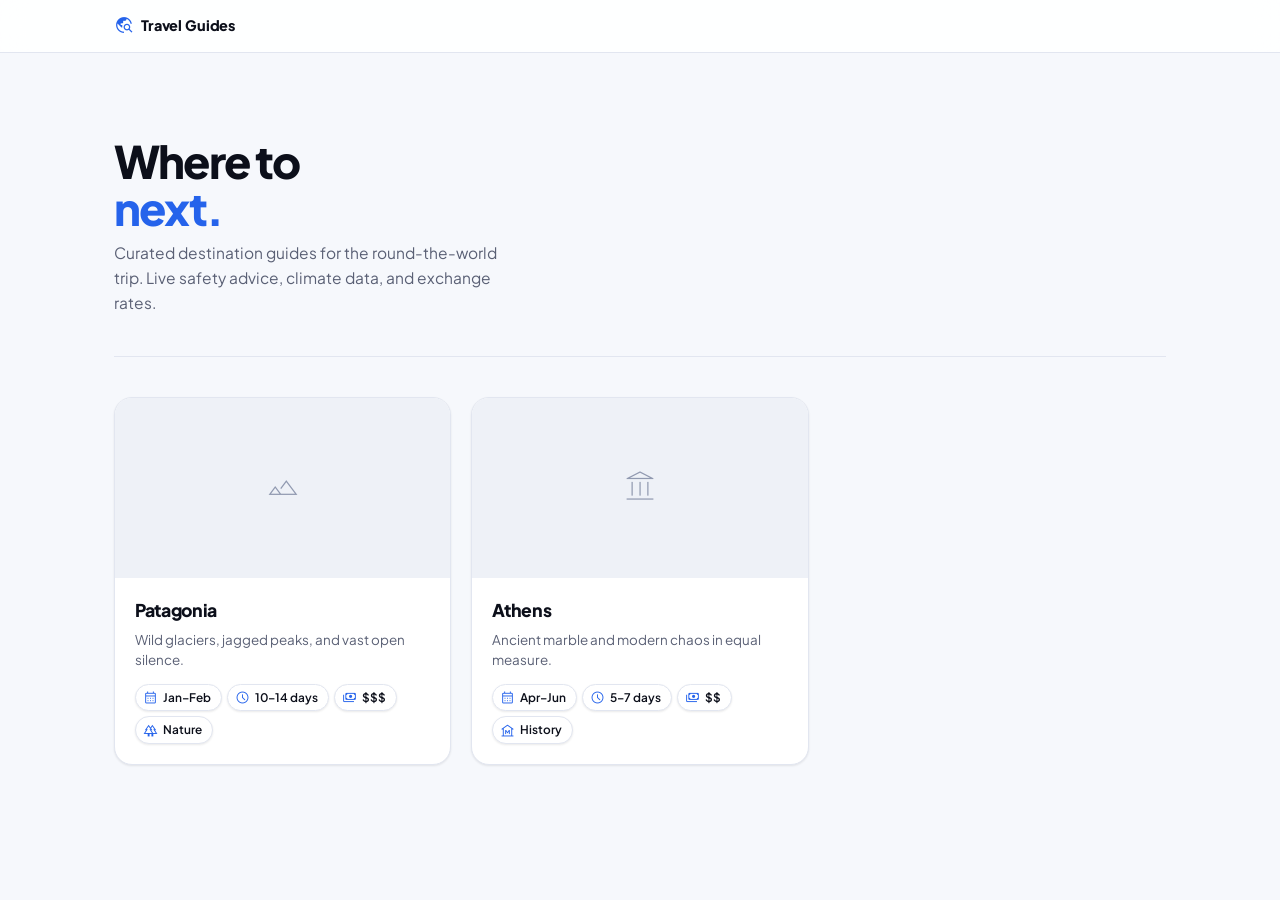
==== travel-guides/index.html @ d30354c4 "Updates to style" ====
<!DOCTYPE html>
<html lang="en">
<head>
  <meta charset="UTF-8">
  <meta name="viewport" content="width=device-width, initial-scale=1.0">
  <title>Travel Guides</title>
  <link rel="stylesheet" href="guides.css">
</head>
<body>

<header class="site-header">
  <div class="site-header-inner">
    <a class="site-logo" href="index.html">
      <span class="icon">travel_explore</span>
      Travel Guides
    </a>
  </div>
</header>

<div class="page">

  <div class="index-hero">
    <h1>Where to<br><span>next.</span></h1>
    <p>Curated destination guides for the round-the-world trip. Live safety advice, climate data, and exchange rates.</p>
  </div>

  <div class="dest-grid" id="dest-grid"></div>

</div>

<script>
/**
 * DESTINATIONS — add entries here to populate the index.
 * Each entry links to  destinations/{id}.html  and  data/{id}.json
 */
const DESTINATIONS = [
  {
    id:      'patagonia',
    title:   'Patagonia',
    tagline: 'Wild glaciers, jagged peaks, and vast open silence.',
    icon:    'landscape',
    tags:    [
      { ic: 'calendar_month', text: 'Jan–Feb'    },
      { ic: 'schedule',       text: '10–14 days' },
      { ic: 'payments',       text: '$$$'         },
      { ic: 'forest',         text: 'Nature'      },
    ],
  },
  {
    id:      'athens',
    title:   'Athens',
    tagline: 'Ancient marble and modern chaos in equal measure.',
    icon:    'account_balance',
    tags:    [
      { ic: 'calendar_month', text: 'Apr–Jun'  },
      { ic: 'schedule',       text: '5–7 days' },
      { ic: 'payments',       text: '$$'        },
      { ic: 'museum',         text: 'History'   },
    ],
  },
  // Add more destinations below — uncomment and fill in:
  // {
  //   id:      'singapore',
  //   title:   'Singapore',
  //   tagline: 'Gleaming skyline, hawker centres, and a perfect transit hub.',
  //   icon:    'location_city',
  //   tags:    [
  //     { ic: 'calendar_month', text: 'Year-round' },
  //     { ic: 'schedule',       text: '3–5 days'   },
  //     { ic: 'payments',       text: '$$$'         },
  //     { ic: 'apartment',      text: 'City'        },
  //   ],
  // },
];

function mkIcon(name, cls) {
  const s = document.createElement('span');
  s.className = 'icon' + (cls ? ' ' + cls : '');
  s.textContent = name;
  return s;
}

const grid = document.getElementById('dest-grid');

DESTINATIONS.forEach(d => {
  const card = document.createElement('a');
  card.className = 'dest-card';
  card.href = `destinations/${d.id}.html`;

  const imgWrap = document.createElement('div');
  imgWrap.className = 'dest-card-img';
  const img = document.createElement('img');
  img.src = `img/${d.id}.jpg`;
  img.alt = d.title;
  img.loading = 'lazy';
  img.onerror = () => { imgWrap.innerHTML = ''; imgWrap.append(mkIcon(d.icon || 'travel_explore')); };
  imgWrap.append(img);

  const body = document.createElement('div');
  body.className = 'dest-card-body';

  const h2 = document.createElement('h2');
  h2.textContent = d.title;

  const p = document.createElement('p');
  p.textContent = d.tagline;

  const tags = document.createElement('div');
  tags.className = 'dest-card-tags';
  d.tags.forEach(t => {
    const span = document.createElement('span');
    span.className = 'tag';
    span.append(mkIcon(t.ic, 'icon-sm'));
    span.append(document.createTextNode(t.text));
    tags.append(span);
  });

  body.append(h2, p, tags);
  card.append(imgWrap, body);
  grid.append(card);
});
</script>
</body>
</html>
---- travel-guides/guides.css ----
@import url('https://fonts.googleapis.com/css2?family=Plus+Jakarta+Sans:wght@300;400;500;600;700;800&display=swap');
@import url('https://fonts.googleapis.com/css2?family=Material+Symbols+Outlined:opsz,wght,FILL,GRAD@20..48,100..700,0..1,-50..200');

/* ─── Icon utility ────────────────────────────────────────── */
.icon {
  font-family: 'Material Symbols Outlined';
  font-style: normal;
  font-weight: normal;
  font-size: 18px;
  line-height: 1;
  letter-spacing: normal;
  text-transform: none;
  display: inline-block;
  white-space: nowrap;
  direction: ltr;
  -webkit-font-smoothing: antialiased;
  font-variation-settings: 'FILL' 0, 'wght' 300, 'GRAD' 0, 'opsz' 24;
  vertical-align: middle;
  position: relative;
  top: -1px;
}
.icon-sm  { font-size: 15px; }
.icon-lg  { font-size: 24px; }
.icon-xl  { font-size: 40px; font-variation-settings: 'FILL' 0, 'wght' 200, 'GRAD' 0, 'opsz' 48; }
.icon-fill { font-variation-settings: 'FILL' 1, 'wght' 400, 'GRAD' 0, 'opsz' 24; }

/* ─── Tokens ──────────────────────────────────────────────── */
:root {
  --font: 'Plus Jakarta Sans', system-ui, sans-serif;

  --bg:         #f6f8fc;
  --bg-card:    #ffffff;
  --bg-subtle:  #eef1f7;
  --text:       #0c0f1a;
  --text-muted: #5a6075;
  --text-light: #9099b0;
  --border:     #e2e6f0;
  --border-md:  #c8cedf;

  --accent:     #2563eb;
  --accent-dk:  #1d4ed8;
  --accent-lt:  #eff4ff;
  --accent-mid: #bfcfff;

  --good:    #dcfce7; --good-t:  #14532d;
  --ok:      #fef9c3; --ok-t:    #713f12;
  --bad:     #fee2e2; --bad-t:   #7f1d1d;

  --safe-bg:    #eff8ff; --safe-t:    #075985; --safe-bdr:    #7dd3fc;
  --caution-bg: #fffbeb; --caution-t: #78350f; --caution-bdr: #fcd34d;
  --warn-bg:    #fff7ed; --warn-t:    #7c2d12; --warn-bdr:    #fdba74;
  --danger-bg:  #fef2f2; --danger-t:  #7f1d1d; --danger-bdr:  #fca5a5;

  --radius:    8px;
  --radius-lg: 12px;
  --radius-xl: 18px;

  --shadow-sm: 0 1px 2px rgba(12,15,26,.05), 0 1px 3px rgba(12,15,26,.04);
  --shadow:    0 3px 10px rgba(12,15,26,.07), 0 1px 3px rgba(12,15,26,.05);
  --shadow-lg: 0 8px 28px rgba(12,15,26,.10), 0 2px 6px rgba(12,15,26,.06);
}

/* ─── Reset ───────────────────────────────────────────────── */
*,*::before,*::after{box-sizing:border-box;margin:0;padding:0}

body {
  font-family: var(--font);
  background: var(--bg);
  color: var(--text);
  font-size: 15px;
  line-height: 1.65;
  -webkit-font-smoothing: antialiased;
}

a{color:var(--accent);text-decoration:none}
a:hover{text-decoration:underline}

/* ─── Top nav ─────────────────────────────────────────────── */
.site-header {
  position: sticky;
  top: 0;
  z-index: 100;
  background: rgba(255,255,255,0.88);
  backdrop-filter: blur(12px);
  -webkit-backdrop-filter: blur(12px);
  border-bottom: 1px solid var(--border);
}
.site-header-inner {
  max-width: 1100px;
  margin: 0 auto;
  padding: 0 24px;
  height: 52px;
  display: flex;
  align-items: center;
  gap: 6px;
}
.site-logo {
  display: flex;
  align-items: center;
  gap: 7px;
  font-weight: 800;
  font-size: 0.9rem;
  color: var(--text);
  letter-spacing: -0.01em;
  text-decoration: none !important;
}
.site-logo:hover { color: var(--accent); }
.site-logo .icon { color: var(--accent); font-size: 20px; }
.nav-sep { color: var(--border-md); margin: 0 4px; font-size: 1.1rem; }
.nav-crumb { font-size: 0.85rem; color: var(--text-muted); }

/* ─── Page ────────────────────────────────────────────────── */
.page {
  max-width: 1100px;
  margin: 0 auto;
  padding: 32px 24px 80px;
}

/* ─── Hero ────────────────────────────────────────────────── */
.hero {
  border-radius: var(--radius-xl);
  overflow: hidden;
  height: 290px;
  background: var(--bg-subtle);
  margin-bottom: 28px;
  box-shadow: var(--shadow);
}
.hero img { width:100%;height:100%;object-fit:cover;display:block; }
.hero-placeholder {
  width:100%;height:100%;
  display:flex;align-items:center;justify-content:center;
  background: linear-gradient(135deg,#e8eef8,#d0daf0);
  color: var(--text-light);
}

/* ─── Destination header ──────────────────────────────────── */
.dest-title {
  font-size: 2.4rem;
  font-weight: 800;
  letter-spacing: -0.035em;
  line-height: 1.1;
  margin-bottom: 8px;
}
.dest-tagline {
  color: var(--text-muted);
  font-size: 0.97rem;
  margin-bottom: 20px;
  max-width: 560px;
  line-height: 1.6;
}

/* ─── Snapshot pills ──────────────────────────────────────── */
.snapshot {
  display: flex;
  flex-wrap: wrap;
  gap: 7px;
  margin-bottom: 16px;
}
.tag {
  display: inline-flex;
  align-items: center;
  gap: 5px;
  background: var(--bg-card);
  border: 1px solid var(--border);
  padding: 5px 12px 5px 8px;
  border-radius: 999px;
  font-size: 0.8rem;
  font-weight: 600;
  color: var(--text);
  box-shadow: var(--shadow-sm);
  white-space: nowrap;
}
.tag .icon { font-size: 15px; color: var(--accent); top: 0; }

/* ─── Quick facts bar ─────────────────────────────────────── */
.quick-facts {
  display: flex;
  flex-wrap: wrap;
  background: var(--bg-card);
  border: 1px solid var(--border);
  border-radius: var(--radius-lg);
  overflow: hidden;
  box-shadow: var(--shadow-sm);
  margin-bottom: 32px;
}
.qf-item {
  display: flex;
  align-items: center;
  gap: 10px;
  padding: 13px 18px;
  flex: 1 1 auto;
  border-right: 1px solid var(--border);
  min-width: 0;
}
.qf-item:last-child { border-right: none; }
.qf-icon { color: var(--accent); flex-shrink: 0; }
.qf-icon .icon { font-size: 18px; }
.qf-label {
  font-size: 0.7rem;
  font-weight: 700;
  text-transform: uppercase;
  letter-spacing: 0.07em;
  color: var(--text-light);
  display: block;
  line-height: 1;
  margin-bottom: 2px;
}
.qf-value {
  font-size: 0.84rem;
  font-weight: 500;
  color: var(--text);
  display: block;
  line-height: 1.3;
}
@media(max-width:600px){
  .qf-item{border-right:none;border-bottom:1px solid var(--border)}
  .qf-item:last-child{border-bottom:none}
}

/* ─── Two-column grid ─────────────────────────────────────── */
.grid {
  display: grid;
  grid-template-columns: 1fr 292px;
  gap: 28px;
  align-items: start;
}
@media(max-width:800px){
  .grid{grid-template-columns:1fr}
  .sidebar{order:-1}
  .dest-title{font-size:1.9rem}
}

/* ─── Sections ────────────────────────────────────────────── */
.section { margin-bottom: 24px; }
.section-title {
  display: flex;
  align-items: center;
  gap: 7px;
  font-size: 0.7rem;
  font-weight: 800;
  letter-spacing: 0.1em;
  text-transform: uppercase;
  color: var(--text-light);
  margin-bottom: 9px;
}
.section-title .icon { font-size: 15px; color: var(--accent); top: 0; }

/* Card-list */
.list {
  list-style: none;
  background: var(--bg-card);
  border: 1px solid var(--border);
  border-radius: var(--radius-lg);
  overflow: hidden;
  box-shadow: var(--shadow-sm);
}
.list li {
  display: flex;
  align-items: flex-start;
  gap: 10px;
  padding: 11px 15px;
  border-bottom: 1px solid var(--border);
  font-size: 0.88rem;
  color: var(--text);
  line-height: 1.5;
}
.list li:last-child { border-bottom: none; }
.list li::before {
  content: '';
  width: 5px;
  height: 5px;
  border-radius: 50%;
  background: var(--accent-mid);
  flex-shrink: 0;
  margin-top: 7px;
}

/* ─── Seasonality ─────────────────────────────────────────── */
.months-wrap {
  background: var(--bg-card);
  border: 1px solid var(--border);
  border-radius: var(--radius-lg);
  padding: 16px;
  box-shadow: var(--shadow-sm);
}
.months {
  display: grid;
  grid-template-columns: repeat(12,1fr);
  gap: 4px;
}
.months span {
  text-align: center;
  padding: 8px 2px 6px;
  border-radius: 6px;
  font-size: 0.68rem;
  font-weight: 700;
  letter-spacing: 0.01em;
}
.months .good { background:var(--good); color:var(--good-t); }
.months .ok   { background:var(--ok);   color:var(--ok-t);   }
.months .bad  { background:var(--bad);  color:var(--bad-t);  }

.season-legend {
  display: flex;
  gap: 14px;
  margin-top: 10px;
  flex-wrap: wrap;
}
.season-legend span {
  display: flex;
  align-items: center;
  gap: 5px;
  font-size: 0.75rem;
  color: var(--text-muted);
}
.s-dot {
  width: 8px;
  height: 8px;
  border-radius: 50%;
  flex-shrink: 0;
}
.season-note {
  margin-top: 10px;
  font-size: 0.82rem;
  color: var(--text-muted);
  border-top: 1px solid var(--border);
  padding-top: 10px;
  line-height: 1.5;
}

/* ─── Sidebar ─────────────────────────────────────────────── */
.sidebar { display:flex; flex-direction:column; gap:12px; }

.panel {
  background: var(--bg-card);
  border: 1px solid var(--border);
  border-radius: var(--radius-lg);
  padding: 15px 16px;
  box-shadow: var(--shadow-sm);
}
.panel-title {
  display: flex;
  align-items: center;
  gap: 6px;
  font-size: 0.7rem;
  font-weight: 800;
  letter-spacing: 0.08em;
  text-transform: uppercase;
  color: var(--text-light);
  margin-bottom: 9px;
}
.panel-title .icon { font-size: 15px; color: var(--accent); top: 0; }

.panel .badge { font-weight: 700; font-size: 0.88rem; margin-bottom: 3px; }
.panel p { font-size: 0.82rem; color: var(--text-muted); line-height: 1.5; margin-top: 3px; }
.panel a {
  font-size: 0.79rem;
  font-weight: 600;
  display: inline-flex;
  align-items: center;
  gap: 3px;
  margin-top: 8px;
}
.panel a .icon { font-size: 13px; }

.panel.safe    { background:var(--safe-bg);    border-color:var(--safe-bdr);    }
.panel.caution { background:var(--caution-bg); border-color:var(--caution-bdr); }
.panel.warn    { background:var(--warn-bg);    border-color:var(--warn-bdr);    }
.panel.danger  { background:var(--danger-bg);  border-color:var(--danger-bdr);  }
.panel.safe    .badge { color:var(--safe-t);    }
.panel.caution .badge { color:var(--caution-t); }
.panel.warn    .badge { color:var(--warn-t);    }
.panel.danger  .badge { color:var(--danger-t);  }

/* Shimmer */
.shimmer {
  background: linear-gradient(90deg,var(--bg-subtle) 25%,var(--border) 50%,var(--bg-subtle) 75%);
  background-size: 200% 100%;
  animation: shimmer 1.5s infinite;
  border-radius: 4px;
}
@keyframes shimmer{0%{background-position:200% 0}100%{background-position:-200% 0}}

/* ─── Weather ─────────────────────────────────────────────── */
.weather-grid {
  display: grid;
  grid-template-columns: repeat(4,1fr);
  gap: 5px;
  margin-top: 4px;
}
.weather-month {
  text-align: center;
  background: var(--bg-subtle);
  border-radius: 7px;
  padding: 9px 4px;
}
.wm-name { font-size:0.66rem; color:var(--text-light); font-weight:800; text-transform:uppercase; letter-spacing:0.05em; }
.wm-hi   { font-size:1.05rem; font-weight:800; color:var(--text); margin-top:4px; letter-spacing:-0.02em; }
.wm-lo   { font-size:0.71rem; color:var(--text-muted); }
.wm-rain { font-size:0.68rem; color:var(--accent); margin-top:3px; display:flex; align-items:center; justify-content:center; gap:2px; }
.wm-rain .icon { font-size:11px; top:0; }

/* ─── Exchange rate ───────────────────────────────────────── */
.rate-display { font-size:1.5rem; font-weight:800; letter-spacing:-0.03em; color:var(--text); margin:4px 0 1px; }
.rate-sub { font-size:0.74rem; color:var(--text-muted); }

/* ─── Itinerary ───────────────────────────────────────────── */
.itinerary-list {
  list-style: none;
  background: var(--bg-card);
  border: 1px solid var(--border);
  border-radius: var(--radius-lg);
  overflow: hidden;
  box-shadow: var(--shadow-sm);
}
.itinerary-list li {
  display: flex;
  align-items: stretch;
  border-bottom: 1px solid var(--border);
  font-size: 0.87rem;
}
.itinerary-list li:last-child { border-bottom: none; }
.day-num {
  min-width: 52px;
  padding: 10px 10px;
  font-weight: 800;
  font-size: 0.68rem;
  color: var(--accent);
  letter-spacing: 0.04em;
  text-transform: uppercase;
  background: var(--accent-lt);
  border-right: 1px solid var(--border);
  flex-shrink: 0;
  display: flex;
  align-items: center;
  justify-content: center;
}
.day-label {
  padding: 10px 14px;
  color: var(--text);
  line-height: 1.45;
  display: flex;
  align-items: center;
}

/* ─── Verdict ─────────────────────────────────────────────── */
.verdict {
  margin-top: 36px;
  background: var(--bg-card);
  border: 1px solid var(--border);
  border-radius: var(--radius-xl);
  padding: 28px 30px;
  box-shadow: var(--shadow);
  position: relative;
  overflow: hidden;
}
.verdict::before {
  content: '';
  position: absolute;
  inset: 0 auto 0 0;
  width: 4px;
  background: var(--accent);
}
.verdict-label {
  display: flex;
  align-items: center;
  gap: 6px;
  font-size: 0.7rem;
  font-weight: 800;
  letter-spacing: 0.1em;
  text-transform: uppercase;
  color: var(--accent);
  margin-bottom: 10px;
}
.verdict-label .icon { font-size: 14px; top: 0; }
.verdict p { font-size: 0.97rem; line-height: 1.7; color: var(--text); }

/* ─── Index page ──────────────────────────────────────────── */
.index-hero {
  padding: 52px 0 40px;
  border-bottom: 1px solid var(--border);
  margin-bottom: 40px;
}
.index-hero h1 {
  font-size: 2.8rem;
  font-weight: 800;
  letter-spacing: -0.04em;
  line-height: 1.05;
  margin-bottom: 10px;
}
.index-hero h1 span { color: var(--accent); }
.index-hero p { color:var(--text-muted); font-size:0.97rem; max-width:400px; line-height:1.6; }

.dest-grid {
  display: grid;
  grid-template-columns: repeat(auto-fill, minmax(300px, 1fr));
  gap: 20px;
}
.dest-card {
  background: var(--bg-card);
  border: 1px solid var(--border);
  border-radius: var(--radius-xl);
  overflow: hidden;
  box-shadow: var(--shadow-sm);
  transition: transform 0.18s ease, box-shadow 0.18s ease;
  text-decoration: none;
  color: inherit;
  display: block;
}
.dest-card:hover { transform:translateY(-4px); box-shadow:var(--shadow-lg); text-decoration:none; }
.dest-card-img {
  height: 180px;
  background: var(--bg-subtle);
  overflow: hidden;
  display: flex;
  align-items: center;
  justify-content: center;
}
.dest-card-img img { width:100%;height:100%;object-fit:cover;display:block;transition:transform 0.3s ease; }
.dest-card:hover .dest-card-img img { transform:scale(1.04); }
.dest-card-img .icon {
  font-size:38px;
  color:var(--text-light);
  font-variation-settings:'FILL' 0,'wght' 200,'GRAD' 0,'opsz' 48;
}
.dest-card-body { padding:18px 20px 20px; }
.dest-card-body h2 {
  font-size:1.1rem; font-weight:800; letter-spacing:-0.02em; margin-bottom:5px;
}
.dest-card-body p { font-size:0.84rem; color:var(--text-muted); line-height:1.5; margin-bottom:14px; }
.dest-card-tags { display:flex; gap:5px; flex-wrap:wrap; }
.dest-card-tags .tag { font-size:0.74rem; padding:3px 10px 3px 7px; }

/* ─── Error states ────────────────────────────────────────── */
.error-state { text-align:center; padding:80px 20px; color:var(--text-muted); }
.error-state .icon { font-size:40px; color:var(--border-md); display:block; margin:0 auto 16px; }
.error-state h2 { font-size:1.2rem; font-weight:700; margin-bottom:6px; color:var(--text); }
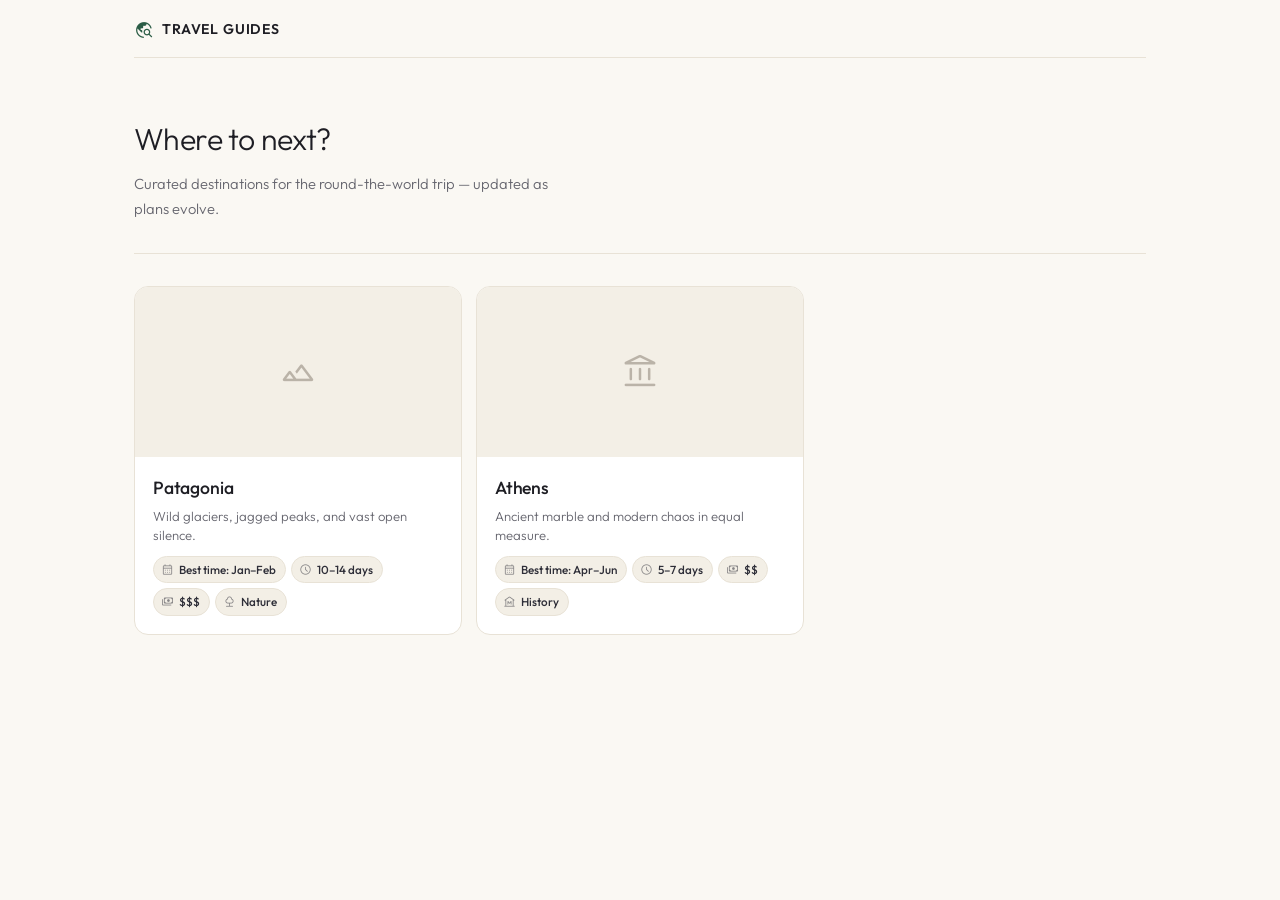
==== commit e87d52ac: "Trying to get this to work" ====
--- a/travel-guides/index.html
+++ b/travel-guides/index.html
@@ -8,20 +8,18 @@
 </head>
 <body>
 
-<header class="site-header">
-  <div class="site-header-inner">
+<div class="page">
+
+  <header class="site-header">
     <a class="site-logo" href="index.html">
       <span class="icon">travel_explore</span>
       Travel Guides
     </a>
-  </div>
-</header>
+  </header>
 
-<div class="page">
-
-  <div class="index-hero">
-    <h1>Where to<br><span>next.</span></h1>
-    <p>Curated destination guides for the round-the-world trip. Live safety advice, climate data, and exchange rates.</p>
+  <div class="index-intro">
+    <h1>Where to next?</h1>
+    <p>Curated destinations for the round-the-world trip — updated as plans evolve.</p>
   </div>
 
   <div class="dest-grid" id="dest-grid"></div>
@@ -30,8 +28,8 @@
 
 <script>
 /**
- * DESTINATIONS — add entries here to populate the index.
- * Each entry links to  destinations/{id}.html  and  data/{id}.json
+ * Add destinations here.
+ * Each entry maps to:  destinations/{id}.html  +  data/{id}.json  +  img/{id}.jpg
  */
 const DESTINATIONS = [
   {
@@ -39,43 +37,28 @@
     title:   'Patagonia',
     tagline: 'Wild glaciers, jagged peaks, and vast open silence.',
     icon:    'landscape',
-    tags:    [
-      { ic: 'calendar_month', text: 'Jan–Feb'    },
-      { ic: 'schedule',       text: '10–14 days' },
-      { ic: 'payments',       text: '$$$'         },
-      { ic: 'forest',         text: 'Nature'      },
-    ],
+    tags:    ['calendar_month Best time: Jan–Feb', 'schedule 10–14 days', 'payments $$$', 'nature Nature'],
   },
   {
     id:      'athens',
     title:   'Athens',
     tagline: 'Ancient marble and modern chaos in equal measure.',
     icon:    'account_balance',
-    tags:    [
-      { ic: 'calendar_month', text: 'Apr–Jun'  },
-      { ic: 'schedule',       text: '5–7 days' },
-      { ic: 'payments',       text: '$$'        },
-      { ic: 'museum',         text: 'History'   },
-    ],
+    tags:    ['calendar_month Best time: Apr–Jun', 'schedule 5–7 days', 'payments $$', 'museum History'],
   },
-  // Add more destinations below — uncomment and fill in:
+  // ── Add more destinations here ──────────────────────────────
   // {
   //   id:      'singapore',
   //   title:   'Singapore',
   //   tagline: 'Gleaming skyline, hawker centres, and a perfect transit hub.',
   //   icon:    'location_city',
-  //   tags:    [
-  //     { ic: 'calendar_month', text: 'Year-round' },
-  //     { ic: 'schedule',       text: '3–5 days'   },
-  //     { ic: 'payments',       text: '$$$'         },
-  //     { ic: 'apartment',      text: 'City'        },
-  //   ],
+  //   tags:    ['calendar_month Year-round', 'schedule 3–5 days', 'payments $$$', 'city City'],
   // },
 ];
 
-function mkIcon(name, cls) {
+function icon(name) {
   const s = document.createElement('span');
-  s.className = 'icon' + (cls ? ' ' + cls : '');
+  s.className = 'icon';
   s.textContent = name;
   return s;
 }
@@ -87,15 +70,21 @@
   card.className = 'dest-card';
   card.href = `destinations/${d.id}.html`;
 
+  // Image with icon fallback
   const imgWrap = document.createElement('div');
   imgWrap.className = 'dest-card-img';
   const img = document.createElement('img');
   img.src = `img/${d.id}.jpg`;
   img.alt = d.title;
-  img.loading = 'lazy';
-  img.onerror = () => { imgWrap.innerHTML = ''; imgWrap.append(mkIcon(d.icon || 'travel_explore')); };
+  img.onerror = () => {
+    imgWrap.innerHTML = '';
+    const ic = icon(d.icon || 'travel_explore');
+    ic.classList.add('icon-xl');
+    imgWrap.append(ic);
+  };
   imgWrap.append(img);
 
+  // Body
   const body = document.createElement('div');
   body.className = 'dest-card-body';
 
@@ -108,10 +97,10 @@
   const tags = document.createElement('div');
   tags.className = 'dest-card-tags';
   d.tags.forEach(t => {
+    const [iconName, ...rest] = t.split(' ');
     const span = document.createElement('span');
     span.className = 'tag';
-    span.append(mkIcon(t.ic, 'icon-sm'));
-    span.append(document.createTextNode(t.text));
+    span.append(icon(iconName), document.createTextNode(rest.join(' ')));
     tags.append(span);
   });
 
@@ -120,5 +109,6 @@
   grid.append(card);
 });
 </script>
+
 </body>
 </html>
--- a/travel-guides/guides.css
+++ b/travel-guides/guides.css
@@ -1,11 +1,62 @@
-@import url('https://fonts.googleapis.com/css2?family=Plus+Jakarta+Sans:wght@300;400;500;600;700;800&display=swap');
-@import url('https://fonts.googleapis.com/css2?family=Material+Symbols+Outlined:opsz,wght,FILL,GRAD@20..48,100..700,0..1,-50..200');
-
-/* ─── Icon utility ────────────────────────────────────────── */
+/* ═══════════════════════════════════════════════════════════════
+   Travel Guides — guides.css
+   Outfit throughout. Warm sand base. Cohesive editorial feel.
+═══════════════════════════════════════════════════════════════ */
+
+@import url('https://fonts.googleapis.com/css2?family=Outfit:wght@300;400;500;600&display=swap');
+@import url('https://fonts.googleapis.com/css2?family=Material+Symbols+Rounded:opsz,wght,FILL,GRAD@20..48,100..700,0..1,-50..200');
+
+/* ─── Design tokens ─────────────────────────────────────────── */
+:root {
+  --font: 'Outfit', system-ui, sans-serif;
+
+  --sand-50:  #faf8f3;
+  --sand-100: #f3efe6;
+  --sand-200: #e8e2d6;
+  --sand-300: #d4ccc0;
+  --sand-400: #a89f94;
+  --sand-500: #7a7268;
+
+  --slate-800: #1e1e24;
+  --slate-700: #2e2e38;
+  --slate-600: #44444e;
+  --slate-500: #65656e;
+  --slate-400: #9494a0;
+  --slate-300: #c4c4ce;
+
+  --accent:     #2a5c45;
+  --accent-mid: #3d7a5e;
+  --accent-lt:  #eaf3ed;
+
+  --bg:      var(--sand-50);
+  --bg-card: #ffffff;
+  --bg-tint: var(--sand-100);
+  --border:  var(--sand-200);
+  --text:    var(--slate-800);
+  --muted:   var(--slate-500);
+  --faint:   var(--slate-400);
+
+  --safe-bg: #e8f4ed;   --safe-border: #a8d5b8;   --safe-text: #1a4a2a;
+  --ok-bg:   #fef8e7;   --ok-border:   #f0d080;   --ok-text:   #5a3e00;
+  --warn-bg: #fff1e6;   --warn-border: #f5b880;   --warn-text: #6b2d00;
+  --risk-bg: #fdeeed;   --risk-border: #e8a0a0;   --risk-text: #6b1010;
+
+  --r:    8px;
+  --r-lg: 14px;
+  --page: 1060px;
+}
+
+/* ─── Reset ─────────────────────────────────────────────────── */
+*, *::before, *::after { box-sizing: border-box; margin: 0; padding: 0; }
+a { color: var(--accent); text-decoration: none; }
+a:hover { text-decoration: underline; }
+img { display: block; }
+
+/* ─── Material Symbols ──────────────────────────────────────── */
 .icon {
-  font-family: 'Material Symbols Outlined';
+  font-family: 'Material Symbols Rounded';
+  font-weight: 300;
   font-style: normal;
-  font-weight: normal;
   font-size: 18px;
   line-height: 1;
   letter-spacing: normal;
@@ -16,53 +67,14 @@
   -webkit-font-smoothing: antialiased;
   font-variation-settings: 'FILL' 0, 'wght' 300, 'GRAD' 0, 'opsz' 24;
   vertical-align: middle;
-  position: relative;
-  top: -1px;
-}
-.icon-sm  { font-size: 15px; }
-.icon-lg  { font-size: 24px; }
-.icon-xl  { font-size: 40px; font-variation-settings: 'FILL' 0, 'wght' 200, 'GRAD' 0, 'opsz' 48; }
-.icon-fill { font-variation-settings: 'FILL' 1, 'wght' 400, 'GRAD' 0, 'opsz' 24; }
-
-/* ─── Tokens ──────────────────────────────────────────────── */
-:root {
-  --font: 'Plus Jakarta Sans', system-ui, sans-serif;
-
-  --bg:         #f6f8fc;
-  --bg-card:    #ffffff;
-  --bg-subtle:  #eef1f7;
-  --text:       #0c0f1a;
-  --text-muted: #5a6075;
-  --text-light: #9099b0;
-  --border:     #e2e6f0;
-  --border-md:  #c8cedf;
-
-  --accent:     #2563eb;
-  --accent-dk:  #1d4ed8;
-  --accent-lt:  #eff4ff;
-  --accent-mid: #bfcfff;
-
-  --good:    #dcfce7; --good-t:  #14532d;
-  --ok:      #fef9c3; --ok-t:    #713f12;
-  --bad:     #fee2e2; --bad-t:   #7f1d1d;
-
-  --safe-bg:    #eff8ff; --safe-t:    #075985; --safe-bdr:    #7dd3fc;
-  --caution-bg: #fffbeb; --caution-t: #78350f; --caution-bdr: #fcd34d;
-  --warn-bg:    #fff7ed; --warn-t:    #7c2d12; --warn-bdr:    #fdba74;
-  --danger-bg:  #fef2f2; --danger-t:  #7f1d1d; --danger-bdr:  #fca5a5;
-
-  --radius:    8px;
-  --radius-lg: 12px;
-  --radius-xl: 18px;
-
-  --shadow-sm: 0 1px 2px rgba(12,15,26,.05), 0 1px 3px rgba(12,15,26,.04);
-  --shadow:    0 3px 10px rgba(12,15,26,.07), 0 1px 3px rgba(12,15,26,.05);
-  --shadow-lg: 0 8px 28px rgba(12,15,26,.10), 0 2px 6px rgba(12,15,26,.06);
-}
-
-/* ─── Reset ───────────────────────────────────────────────── */
-*,*::before,*::after{box-sizing:border-box;margin:0;padding:0}
-
+  color: currentColor;
+  opacity: 0.75;
+}
+.icon-sm { font-size: 15px; }
+.icon-lg { font-size: 22px; }
+.icon-xl { font-size: 40px; }
+
+/* ─── Body & page ───────────────────────────────────────────── */
 body {
   font-family: var(--font);
   background: var(--bg);
@@ -70,468 +82,428 @@
   font-size: 15px;
   line-height: 1.65;
   -webkit-font-smoothing: antialiased;
-}
-
-a{color:var(--accent);text-decoration:none}
-a:hover{text-decoration:underline}
-
-/* ─── Top nav ─────────────────────────────────────────────── */
+  min-height: 100vh;
+}
+
+.page {
+  max-width: var(--page);
+  margin: 0 auto;
+  padding: 0 24px 72px;
+}
+
+/* ─── Site header ────────────────────────────────────────────── */
 .site-header {
-  position: sticky;
-  top: 0;
-  z-index: 100;
-  background: rgba(255,255,255,0.88);
-  backdrop-filter: blur(12px);
-  -webkit-backdrop-filter: blur(12px);
+  display: flex;
+  align-items: center;
+  justify-content: space-between;
+  padding: 18px 0 16px;
   border-bottom: 1px solid var(--border);
-}
-.site-header-inner {
-  max-width: 1100px;
-  margin: 0 auto;
-  padding: 0 24px;
-  height: 52px;
-  display: flex;
-  align-items: center;
-  gap: 6px;
-}
+  margin-bottom: 32px;
+}
+
 .site-logo {
   display: flex;
   align-items: center;
-  gap: 7px;
-  font-weight: 800;
-  font-size: 0.9rem;
-  color: var(--text);
-  letter-spacing: -0.01em;
-  text-decoration: none !important;
-}
-.site-logo:hover { color: var(--accent); }
-.site-logo .icon { color: var(--accent); font-size: 20px; }
-.nav-sep { color: var(--border-md); margin: 0 4px; font-size: 1.1rem; }
-.nav-crumb { font-size: 0.85rem; color: var(--text-muted); }
-
-/* ─── Page ────────────────────────────────────────────────── */
-.page {
-  max-width: 1100px;
-  margin: 0 auto;
-  padding: 32px 24px 80px;
-}
-
-/* ─── Hero ────────────────────────────────────────────────── */
+  gap: 8px;
+  font-size: 0.88rem;
+  font-weight: 600;
+  letter-spacing: 0.06em;
+  color: var(--text);
+  text-transform: uppercase;
+  text-decoration: none;
+}
+.site-logo .icon { opacity: 1; color: var(--accent); font-size: 20px; }
+.site-logo:hover { text-decoration: none; }
+
+.site-breadcrumb {
+  font-size: 0.82rem;
+  color: var(--muted);
+}
+.site-breadcrumb a { color: var(--muted); }
+.site-breadcrumb a:hover { color: var(--accent); text-decoration: none; }
+.site-breadcrumb .sep { margin: 0 6px; opacity: 0.4; }
+
+/* ─── Hero ──────────────────────────────────────────────────── */
 .hero {
-  border-radius: var(--radius-xl);
+  width: 100%;
+  height: 300px;
+  border-radius: var(--r-lg);
   overflow: hidden;
-  height: 290px;
-  background: var(--bg-subtle);
-  margin-bottom: 28px;
-  box-shadow: var(--shadow);
-}
-.hero img { width:100%;height:100%;object-fit:cover;display:block; }
+  background: var(--bg-tint);
+  margin-bottom: 24px;
+}
+.hero img { width: 100%; height: 100%; object-fit: cover; }
 .hero-placeholder {
-  width:100%;height:100%;
-  display:flex;align-items:center;justify-content:center;
-  background: linear-gradient(135deg,#e8eef8,#d0daf0);
-  color: var(--text-light);
-}
-
-/* ─── Destination header ──────────────────────────────────── */
+  width: 100%; height: 100%;
+  display: flex; align-items: center; justify-content: center;
+  color: var(--sand-400);
+}
+
+/* ─── Destination header ─────────────────────────────────────── */
 .dest-title {
   font-size: 2.4rem;
-  font-weight: 800;
-  letter-spacing: -0.035em;
+  font-weight: 300;
+  letter-spacing: -0.02em;
   line-height: 1.1;
   margin-bottom: 8px;
+  color: var(--text);
 }
 .dest-tagline {
-  color: var(--text-muted);
-  font-size: 0.97rem;
+  font-size: 1rem;
+  font-weight: 300;
+  color: var(--muted);
+  max-width: 580px;
   margin-bottom: 20px;
-  max-width: 560px;
-  line-height: 1.6;
-}
-
-/* ─── Snapshot pills ──────────────────────────────────────── */
+}
+
+/* ─── Snapshot pills ─────────────────────────────────────────── */
 .snapshot {
   display: flex;
   flex-wrap: wrap;
-  gap: 7px;
-  margin-bottom: 16px;
+  gap: 6px;
+  margin-bottom: 20px;
 }
 .tag {
   display: inline-flex;
   align-items: center;
   gap: 5px;
+  background: var(--bg-tint);
+  border: 1px solid var(--border);
+  border-radius: 999px;
+  padding: 4px 12px 4px 8px;
+  font-size: 0.79rem;
+  font-weight: 500;
+  color: var(--slate-700);
+  white-space: nowrap;
+}
+.tag .icon { font-size: 13px; opacity: 0.55; }
+
+/* ─── Quick facts strip ─────────────────────────────────────── */
+.quick-facts {
+  display: flex;
+  flex-wrap: wrap;
+  border-top: 1px solid var(--border);
+  border-bottom: 1px solid var(--border);
+  margin-bottom: 36px;
+}
+.qf-item {
+  display: flex;
+  align-items: center;
+  gap: 10px;
+  padding: 13px 28px 13px 0;
+  margin-right: 28px;
+}
+.qf-item:not(:last-child) {
+  border-right: 1px solid var(--border);
+  padding-right: 28px;
+}
+.qf-icon {
+  width: 32px; height: 32px;
+  background: var(--bg-tint);
+  border-radius: 50%;
+  display: flex; align-items: center; justify-content: center;
+  flex-shrink: 0;
+}
+.qf-icon .icon { font-size: 15px; }
+.qf-label {
+  display: block;
+  font-size: 0.66rem;
+  font-weight: 700;
+  text-transform: uppercase;
+  letter-spacing: 0.08em;
+  color: var(--faint);
+  line-height: 1.2;
+}
+.qf-value {
+  display: block;
+  font-size: 0.84rem;
+  font-weight: 400;
+  color: var(--text);
+}
+
+/* ─── Grid ──────────────────────────────────────────────────── */
+.grid {
+  display: grid;
+  grid-template-columns: 1fr 272px;
+  gap: 40px;
+  align-items: start;
+}
+@media (max-width: 740px) {
+  .grid { grid-template-columns: 1fr; }
+  .sidebar { margin-top: 32px; }
+  .dest-title { font-size: 1.9rem; }
+  .qf-item:not(:last-child) { border-right: none; }
+}
+
+/* ─── Sections ──────────────────────────────────────────────── */
+.section { margin-bottom: 28px; }
+
+.section-title {
+  display: flex;
+  align-items: center;
+  gap: 6px;
+  font-size: 0.67rem;
+  font-weight: 700;
+  text-transform: uppercase;
+  letter-spacing: 0.1em;
+  color: var(--accent);
+  margin-bottom: 10px;
+}
+.section-title .icon { font-size: 15px; color: var(--accent); opacity: 1; }
+
+.list {
+  list-style: none;
+  display: flex;
+  flex-direction: column;
+}
+.list li {
+  display: flex;
+  align-items: flex-start;
+  gap: 10px;
+  padding: 8px 0;
+  border-bottom: 1px solid var(--border);
+  font-size: 0.89rem;
+  color: var(--text);
+  line-height: 1.5;
+}
+.list li::before {
+  content: '';
+  flex-shrink: 0;
+  width: 4px; height: 4px;
+  border-radius: 50%;
+  background: var(--accent-mid);
+  margin-top: 7px;
+  opacity: 0.55;
+}
+.list li:last-child { border-bottom: none; }
+
+/* ─── Seasonality ────────────────────────────────────────────── */
+.months {
+  display: flex;
+  gap: 3px;
+  margin-bottom: 10px;
+}
+.months span {
+  flex: 1; text-align: center;
+  padding: 6px 2px;
+  border-radius: 5px;
+  font-size: 0.71rem;
+  font-weight: 600;
+}
+.months .good { background: #d1fae5; color: #065f46; }
+.months .ok   { background: #fef3c7; color: #78350f; }
+.months .bad  { background: #fee2e2; color: #7f1d1d; }
+
+.season-legend {
+  display: flex;
+  gap: 14px;
+  margin-bottom: 8px;
+  font-size: 0.75rem;
+  color: var(--muted);
+  align-items: center;
+}
+.s-dot {
+  display: inline-block;
+  width: 8px; height: 8px;
+  border-radius: 50%;
+  margin-right: 4px;
+  vertical-align: middle;
+}
+.season-note { font-size: 0.82rem; color: var(--muted); }
+
+/* ─── Itinerary ─────────────────────────────────────────────── */
+.itinerary-list { list-style: none; }
+.itinerary-list li {
+  display: flex;
+  align-items: baseline;
+  gap: 14px;
+  padding: 8px 0;
+  border-bottom: 1px solid var(--border);
+  font-size: 0.88rem;
+}
+.itinerary-list li:last-child { border-bottom: none; }
+.day-num {
+  min-width: 26px;
+  font-size: 0.68rem;
+  font-weight: 700;
+  color: var(--accent-mid);
+  letter-spacing: 0.03em;
+  flex-shrink: 0;
+}
+
+/* ─── Verdict ────────────────────────────────────────────────── */
+.verdict {
+  margin-top: 4px;
+  padding: 20px 22px;
+  background: var(--accent-lt);
+  border-left: 3px solid var(--accent);
+  border-radius: 0 var(--r) var(--r) 0;
+}
+.verdict-label {
+  display: flex;
+  align-items: center;
+  gap: 5px;
+  font-size: 0.67rem;
+  font-weight: 700;
+  text-transform: uppercase;
+  letter-spacing: 0.1em;
+  color: var(--accent);
+  margin-bottom: 8px;
+}
+.verdict-label .icon { font-size: 14px; opacity: 1; color: var(--accent); }
+.verdict p { font-size: 0.93rem; font-weight: 300; color: var(--slate-700); line-height: 1.7; }
+
+/* ─── Sidebar & panels ──────────────────────────────────────── */
+.sidebar { display: flex; flex-direction: column; gap: 10px; }
+
+.panel {
+  border-radius: var(--r-lg);
+  border: 1px solid var(--border);
+  background: var(--bg-card);
+  padding: 14px 16px;
+  font-size: 0.86rem;
+}
+.panel-title {
+  display: flex;
+  align-items: center;
+  gap: 6px;
+  font-size: 0.67rem;
+  font-weight: 700;
+  text-transform: uppercase;
+  letter-spacing: 0.09em;
+  color: var(--muted);
+  margin-bottom: 8px;
+}
+.panel-title .icon { font-size: 14px; opacity: 0.7; }
+.panel .badge { font-weight: 600; font-size: 0.88rem; color: var(--text); margin-bottom: 4px; }
+.panel p { font-size: 0.81rem; color: var(--muted); margin-top: 3px; line-height: 1.5; }
+.panel a {
+  display: inline-flex; align-items: center; gap: 3px;
+  font-size: 0.79rem; margin-top: 7px; color: var(--accent);
+}
+.panel a .icon { font-size: 13px; opacity: 0.8; }
+
+.panel.safe    { background: var(--safe-bg);  border-color: var(--safe-border); }
+.panel.safe    .badge { color: var(--safe-text); }
+.panel.caution { background: var(--ok-bg);    border-color: var(--ok-border); }
+.panel.caution .badge { color: var(--ok-text); }
+.panel.warn    { background: var(--warn-bg);  border-color: var(--warn-border); }
+.panel.warn    .badge { color: var(--warn-text); }
+.panel.danger  { background: var(--risk-bg);  border-color: var(--risk-border); }
+.panel.danger  .badge { color: var(--risk-text); }
+
+.shimmer {
+  background: linear-gradient(90deg, var(--sand-100) 25%, var(--sand-200) 50%, var(--sand-100) 75%);
+  background-size: 200% 100%;
+  animation: shimmer-slide 1.4s infinite;
+  border-radius: 4px;
+}
+@keyframes shimmer-slide { 0% { background-position: 200% 0; } 100% { background-position: -200% 0; } }
+
+/* ─── Weather ────────────────────────────────────────────────── */
+.weather-grid {
+  display: grid;
+  grid-template-columns: repeat(4, 1fr);
+  gap: 5px;
+  margin-top: 4px;
+}
+.weather-month {
+  background: var(--bg-tint);
+  border-radius: var(--r);
+  padding: 8px 4px;
+  text-align: center;
+}
+.wm-name { font-size: 0.66rem; font-weight: 700; text-transform: uppercase; letter-spacing: 0.06em; color: var(--faint); margin-bottom: 3px; }
+.wm-hi   { font-size: 1rem; font-weight: 600; color: var(--text); line-height: 1; }
+.wm-lo   { font-size: 0.71rem; color: var(--muted); margin-top: 2px; }
+.wm-rain { display: flex; align-items: center; justify-content: center; gap: 2px; font-size: 0.69rem; color: #4a7fa5; margin-top: 3px; }
+.wm-rain .icon { font-size: 11px; opacity: 0.8; }
+
+/* ─── Exchange rate ──────────────────────────────────────────── */
+.rate-display { font-size: 1.35rem; font-weight: 300; color: var(--text); letter-spacing: -0.01em; margin: 2px 0 1px; }
+.rate-sub { font-size: 0.74rem; color: var(--muted); }
+
+/* ─── Error states ───────────────────────────────────────────── */
+.error-state { padding: 80px 20px; text-align: center; color: var(--muted); }
+.error-state .icon { display: block; margin: 0 auto 16px; }
+.error-state h2 { font-size: 1.3rem; font-weight: 400; color: var(--text); margin-bottom: 8px; }
+.error-state p { font-size: 0.9rem; }
+
+/* ═══════════════════════════════════════════════════════════════
+   Index page
+═══════════════════════════════════════════════════════════════ */
+.index-intro {
+  padding: 24px 0 32px;
+  border-bottom: 1px solid var(--border);
+  margin-bottom: 32px;
+}
+.index-intro h1 {
+  font-size: 1.9rem;
+  font-weight: 300;
+  letter-spacing: -0.02em;
+  color: var(--text);
+  margin-bottom: 8px;
+}
+.index-intro p {
+  font-size: 0.92rem;
+  color: var(--muted);
+  font-weight: 300;
+  max-width: 420px;
+}
+
+.dest-grid {
+  display: grid;
+  grid-template-columns: repeat(auto-fill, minmax(290px, 1fr));
+  gap: 14px;
+}
+
+.dest-card {
+  display: flex;
+  flex-direction: column;
   background: var(--bg-card);
   border: 1px solid var(--border);
-  padding: 5px 12px 5px 8px;
-  border-radius: 999px;
-  font-size: 0.8rem;
-  font-weight: 600;
-  color: var(--text);
-  box-shadow: var(--shadow-sm);
-  white-space: nowrap;
-}
-.tag .icon { font-size: 15px; color: var(--accent); top: 0; }
-
-/* ─── Quick facts bar ─────────────────────────────────────── */
-.quick-facts {
-  display: flex;
-  flex-wrap: wrap;
-  background: var(--bg-card);
-  border: 1px solid var(--border);
-  border-radius: var(--radius-lg);
+  border-radius: var(--r-lg);
   overflow: hidden;
-  box-shadow: var(--shadow-sm);
-  margin-bottom: 32px;
-}
-.qf-item {
-  display: flex;
-  align-items: center;
-  gap: 10px;
-  padding: 13px 18px;
-  flex: 1 1 auto;
-  border-right: 1px solid var(--border);
-  min-width: 0;
-}
-.qf-item:last-child { border-right: none; }
-.qf-icon { color: var(--accent); flex-shrink: 0; }
-.qf-icon .icon { font-size: 18px; }
-.qf-label {
-  font-size: 0.7rem;
-  font-weight: 700;
-  text-transform: uppercase;
-  letter-spacing: 0.07em;
-  color: var(--text-light);
-  display: block;
-  line-height: 1;
-  margin-bottom: 2px;
-}
-.qf-value {
-  font-size: 0.84rem;
-  font-weight: 500;
-  color: var(--text);
-  display: block;
-  line-height: 1.3;
-}
-@media(max-width:600px){
-  .qf-item{border-right:none;border-bottom:1px solid var(--border)}
-  .qf-item:last-child{border-bottom:none}
-}
-
-/* ─── Two-column grid ─────────────────────────────────────── */
-.grid {
-  display: grid;
-  grid-template-columns: 1fr 292px;
-  gap: 28px;
-  align-items: start;
-}
-@media(max-width:800px){
-  .grid{grid-template-columns:1fr}
-  .sidebar{order:-1}
-  .dest-title{font-size:1.9rem}
-}
-
-/* ─── Sections ────────────────────────────────────────────── */
-.section { margin-bottom: 24px; }
-.section-title {
-  display: flex;
-  align-items: center;
-  gap: 7px;
-  font-size: 0.7rem;
-  font-weight: 800;
-  letter-spacing: 0.1em;
-  text-transform: uppercase;
-  color: var(--text-light);
-  margin-bottom: 9px;
-}
-.section-title .icon { font-size: 15px; color: var(--accent); top: 0; }
-
-/* Card-list */
-.list {
-  list-style: none;
-  background: var(--bg-card);
-  border: 1px solid var(--border);
-  border-radius: var(--radius-lg);
-  overflow: hidden;
-  box-shadow: var(--shadow-sm);
-}
-.list li {
-  display: flex;
-  align-items: flex-start;
-  gap: 10px;
-  padding: 11px 15px;
-  border-bottom: 1px solid var(--border);
-  font-size: 0.88rem;
-  color: var(--text);
-  line-height: 1.5;
-}
-.list li:last-child { border-bottom: none; }
-.list li::before {
-  content: '';
-  width: 5px;
-  height: 5px;
-  border-radius: 50%;
-  background: var(--accent-mid);
-  flex-shrink: 0;
-  margin-top: 7px;
-}
-
-/* ─── Seasonality ─────────────────────────────────────────── */
-.months-wrap {
-  background: var(--bg-card);
-  border: 1px solid var(--border);
-  border-radius: var(--radius-lg);
-  padding: 16px;
-  box-shadow: var(--shadow-sm);
-}
-.months {
-  display: grid;
-  grid-template-columns: repeat(12,1fr);
-  gap: 4px;
-}
-.months span {
-  text-align: center;
-  padding: 8px 2px 6px;
-  border-radius: 6px;
-  font-size: 0.68rem;
-  font-weight: 700;
-  letter-spacing: 0.01em;
-}
-.months .good { background:var(--good); color:var(--good-t); }
-.months .ok   { background:var(--ok);   color:var(--ok-t);   }
-.months .bad  { background:var(--bad);  color:var(--bad-t);  }
-
-.season-legend {
-  display: flex;
-  gap: 14px;
-  margin-top: 10px;
-  flex-wrap: wrap;
-}
-.season-legend span {
-  display: flex;
-  align-items: center;
-  gap: 5px;
-  font-size: 0.75rem;
-  color: var(--text-muted);
-}
-.s-dot {
-  width: 8px;
-  height: 8px;
-  border-radius: 50%;
-  flex-shrink: 0;
-}
-.season-note {
-  margin-top: 10px;
-  font-size: 0.82rem;
-  color: var(--text-muted);
-  border-top: 1px solid var(--border);
-  padding-top: 10px;
-  line-height: 1.5;
-}
-
-/* ─── Sidebar ─────────────────────────────────────────────── */
-.sidebar { display:flex; flex-direction:column; gap:12px; }
-
-.panel {
-  background: var(--bg-card);
-  border: 1px solid var(--border);
-  border-radius: var(--radius-lg);
-  padding: 15px 16px;
-  box-shadow: var(--shadow-sm);
-}
-.panel-title {
-  display: flex;
-  align-items: center;
-  gap: 6px;
-  font-size: 0.7rem;
-  font-weight: 800;
-  letter-spacing: 0.08em;
-  text-transform: uppercase;
-  color: var(--text-light);
-  margin-bottom: 9px;
-}
-.panel-title .icon { font-size: 15px; color: var(--accent); top: 0; }
-
-.panel .badge { font-weight: 700; font-size: 0.88rem; margin-bottom: 3px; }
-.panel p { font-size: 0.82rem; color: var(--text-muted); line-height: 1.5; margin-top: 3px; }
-.panel a {
-  font-size: 0.79rem;
-  font-weight: 600;
-  display: inline-flex;
-  align-items: center;
-  gap: 3px;
-  margin-top: 8px;
-}
-.panel a .icon { font-size: 13px; }
-
-.panel.safe    { background:var(--safe-bg);    border-color:var(--safe-bdr);    }
-.panel.caution { background:var(--caution-bg); border-color:var(--caution-bdr); }
-.panel.warn    { background:var(--warn-bg);    border-color:var(--warn-bdr);    }
-.panel.danger  { background:var(--danger-bg);  border-color:var(--danger-bdr);  }
-.panel.safe    .badge { color:var(--safe-t);    }
-.panel.caution .badge { color:var(--caution-t); }
-.panel.warn    .badge { color:var(--warn-t);    }
-.panel.danger  .badge { color:var(--danger-t);  }
-
-/* Shimmer */
-.shimmer {
-  background: linear-gradient(90deg,var(--bg-subtle) 25%,var(--border) 50%,var(--bg-subtle) 75%);
-  background-size: 200% 100%;
-  animation: shimmer 1.5s infinite;
-  border-radius: 4px;
-}
-@keyframes shimmer{0%{background-position:200% 0}100%{background-position:-200% 0}}
-
-/* ─── Weather ─────────────────────────────────────────────── */
-.weather-grid {
-  display: grid;
-  grid-template-columns: repeat(4,1fr);
-  gap: 5px;
-  margin-top: 4px;
-}
-.weather-month {
-  text-align: center;
-  background: var(--bg-subtle);
-  border-radius: 7px;
-  padding: 9px 4px;
-}
-.wm-name { font-size:0.66rem; color:var(--text-light); font-weight:800; text-transform:uppercase; letter-spacing:0.05em; }
-.wm-hi   { font-size:1.05rem; font-weight:800; color:var(--text); margin-top:4px; letter-spacing:-0.02em; }
-.wm-lo   { font-size:0.71rem; color:var(--text-muted); }
-.wm-rain { font-size:0.68rem; color:var(--accent); margin-top:3px; display:flex; align-items:center; justify-content:center; gap:2px; }
-.wm-rain .icon { font-size:11px; top:0; }
-
-/* ─── Exchange rate ───────────────────────────────────────── */
-.rate-display { font-size:1.5rem; font-weight:800; letter-spacing:-0.03em; color:var(--text); margin:4px 0 1px; }
-.rate-sub { font-size:0.74rem; color:var(--text-muted); }
-
-/* ─── Itinerary ───────────────────────────────────────────── */
-.itinerary-list {
-  list-style: none;
-  background: var(--bg-card);
-  border: 1px solid var(--border);
-  border-radius: var(--radius-lg);
-  overflow: hidden;
-  box-shadow: var(--shadow-sm);
-}
-.itinerary-list li {
-  display: flex;
-  align-items: stretch;
-  border-bottom: 1px solid var(--border);
-  font-size: 0.87rem;
-}
-.itinerary-list li:last-child { border-bottom: none; }
-.day-num {
-  min-width: 52px;
-  padding: 10px 10px;
-  font-weight: 800;
-  font-size: 0.68rem;
-  color: var(--accent);
-  letter-spacing: 0.04em;
-  text-transform: uppercase;
-  background: var(--accent-lt);
-  border-right: 1px solid var(--border);
-  flex-shrink: 0;
-  display: flex;
-  align-items: center;
-  justify-content: center;
-}
-.day-label {
-  padding: 10px 14px;
-  color: var(--text);
-  line-height: 1.45;
-  display: flex;
-  align-items: center;
-}
-
-/* ─── Verdict ─────────────────────────────────────────────── */
-.verdict {
-  margin-top: 36px;
-  background: var(--bg-card);
-  border: 1px solid var(--border);
-  border-radius: var(--radius-xl);
-  padding: 28px 30px;
-  box-shadow: var(--shadow);
-  position: relative;
-  overflow: hidden;
-}
-.verdict::before {
-  content: '';
-  position: absolute;
-  inset: 0 auto 0 0;
-  width: 4px;
-  background: var(--accent);
-}
-.verdict-label {
-  display: flex;
-  align-items: center;
-  gap: 6px;
-  font-size: 0.7rem;
-  font-weight: 800;
-  letter-spacing: 0.1em;
-  text-transform: uppercase;
-  color: var(--accent);
-  margin-bottom: 10px;
-}
-.verdict-label .icon { font-size: 14px; top: 0; }
-.verdict p { font-size: 0.97rem; line-height: 1.7; color: var(--text); }
-
-/* ─── Index page ──────────────────────────────────────────── */
-.index-hero {
-  padding: 52px 0 40px;
-  border-bottom: 1px solid var(--border);
-  margin-bottom: 40px;
-}
-.index-hero h1 {
-  font-size: 2.8rem;
-  font-weight: 800;
-  letter-spacing: -0.04em;
-  line-height: 1.05;
-  margin-bottom: 10px;
-}
-.index-hero h1 span { color: var(--accent); }
-.index-hero p { color:var(--text-muted); font-size:0.97rem; max-width:400px; line-height:1.6; }
-
-.dest-grid {
-  display: grid;
-  grid-template-columns: repeat(auto-fill, minmax(300px, 1fr));
-  gap: 20px;
-}
-.dest-card {
-  background: var(--bg-card);
-  border: 1px solid var(--border);
-  border-radius: var(--radius-xl);
-  overflow: hidden;
-  box-shadow: var(--shadow-sm);
-  transition: transform 0.18s ease, box-shadow 0.18s ease;
   text-decoration: none;
   color: inherit;
-  display: block;
-}
-.dest-card:hover { transform:translateY(-4px); box-shadow:var(--shadow-lg); text-decoration:none; }
+  transition: border-color 0.15s, box-shadow 0.15s, transform 0.15s;
+}
+.dest-card:hover {
+  border-color: var(--sand-400);
+  box-shadow: 0 4px 16px rgba(0,0,0,0.07);
+  transform: translateY(-2px);
+  text-decoration: none;
+}
 .dest-card-img {
-  height: 180px;
-  background: var(--bg-subtle);
+  height: 170px;
+  background: var(--bg-tint);
   overflow: hidden;
-  display: flex;
-  align-items: center;
-  justify-content: center;
-}
-.dest-card-img img { width:100%;height:100%;object-fit:cover;display:block;transition:transform 0.3s ease; }
-.dest-card:hover .dest-card-img img { transform:scale(1.04); }
-.dest-card-img .icon {
-  font-size:38px;
-  color:var(--text-light);
-  font-variation-settings:'FILL' 0,'wght' 200,'GRAD' 0,'opsz' 48;
-}
-.dest-card-body { padding:18px 20px 20px; }
+  flex-shrink: 0;
+  display: flex; align-items: center; justify-content: center;
+  color: var(--sand-400);
+}
+.dest-card-img img { width: 100%; height: 100%; object-fit: cover; }
+.dest-card-body {
+  padding: 16px 18px 18px;
+  display: flex; flex-direction: column; gap: 5px; flex: 1;
+}
 .dest-card-body h2 {
-  font-size:1.1rem; font-weight:800; letter-spacing:-0.02em; margin-bottom:5px;
-}
-.dest-card-body p { font-size:0.84rem; color:var(--text-muted); line-height:1.5; margin-bottom:14px; }
-.dest-card-tags { display:flex; gap:5px; flex-wrap:wrap; }
-.dest-card-tags .tag { font-size:0.74rem; padding:3px 10px 3px 7px; }
-
-/* ─── Error states ────────────────────────────────────────── */
-.error-state { text-align:center; padding:80px 20px; color:var(--text-muted); }
-.error-state .icon { font-size:40px; color:var(--border-md); display:block; margin:0 auto 16px; }
-.error-state h2 { font-size:1.2rem; font-weight:700; margin-bottom:6px; color:var(--text); }
+  font-size: 1.1rem;
+  font-weight: 500;
+  letter-spacing: -0.01em;
+  color: var(--text);
+}
+.dest-card-body p {
+  font-size: 0.82rem;
+  color: var(--muted);
+  line-height: 1.45;
+  font-weight: 300;
+}
+.dest-card-tags {
+  display: flex; flex-wrap: wrap; gap: 5px; margin-top: 6px;
+}
+.dest-card-tags .tag {
+  font-size: 0.73rem;
+  padding: 3px 9px 3px 7px;
+  background: var(--bg-tint);
+}
